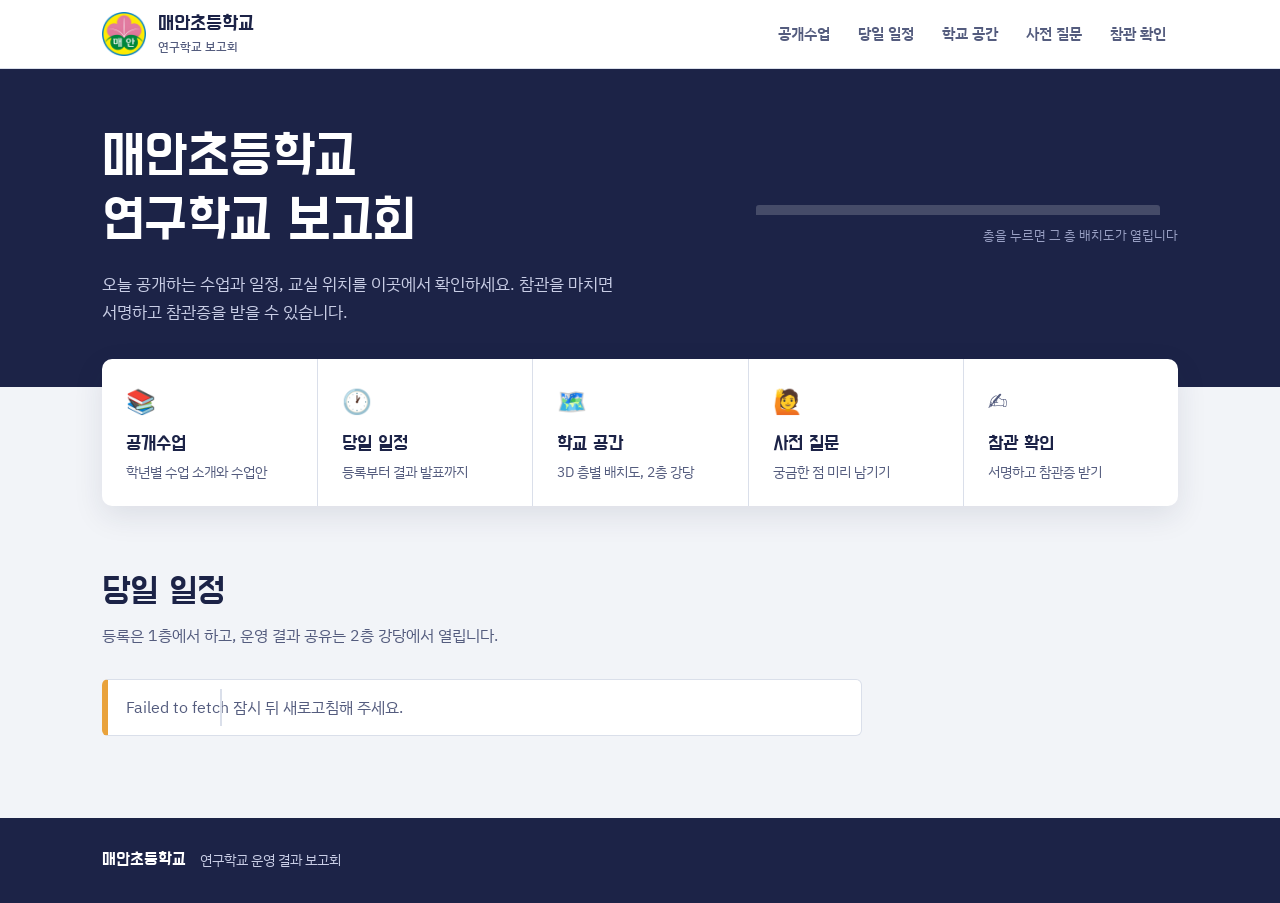
==== index.html @ c77142cc "Update index.html" ====
<!DOCTYPE html>
<html lang="ko">
<head>
<meta charset="utf-8">
<meta name="viewport" content="width=device-width, initial-scale=1">
<title>매안초등학교 연구학교 보고회</title>
<meta name="description" content="매안초등학교 연구학교 보고회 참관 안내: 공개수업, 당일 일정, 학교 공간, 참관 확인">
<link rel="stylesheet" href="assets/style.css">
<script src="assets/config.js"></script>
<script src="assets/common.js"></script>
</head>
<body class="page-index">

<section class="hero">
  <div class="wrap hero-in">
    <div>
      <h1 id="heroTitle">매안초등학교<br>연구학교 보고회</h1>
      <p class="lead" id="heroSub">오늘 공개하는 수업과 일정, 교실 위치를 이곳에서 확인하세요. 참관을 마치면 서명하고 참관증을 받을 수 있습니다.</p>
      <div class="when" id="heroBadges" hidden></div>
    </div>
    <div>
      <nav class="building" id="building" aria-label="층별 안내"><div class="roof"></div></nav>
      <p class="building-cap">층을 누르면 그 층 배치도가 열립니다</p>
    </div>
  </div>
</section>

<nav class="posts" aria-label="참관 안내 바로가기">
  <div class="wrap"><div class="posts-in">
    <a class="post" href="classes.html"><span class="ic" aria-hidden="true">📚</span><b>공개수업</b><span id="postClasses">학년별 수업 소개와 수업안</span></a>
    <a class="post" href="#schedule"><span class="ic" aria-hidden="true">🕐</span><b>당일 일정</b><span>등록부터 결과 발표까지</span></a>
    <a class="post" href="campus.html"><span class="ic" aria-hidden="true">🗺️</span><b>학교 공간</b><span>3D 층별 배치도, 2층 강당</span></a>
    <a class="post" href="questions.html"><span class="ic" aria-hidden="true">🙋</span><b>사전 질문</b><span>궁금한 점 미리 남기기</span></a>
    <a class="post" id="postCheckin" href="checkin.html"><span class="ic" aria-hidden="true">✍️</span><b>참관 확인</b><span>서명하고 참관증 받기</span></a>
  </div></div>
</nav>

<section class="sec" id="tasks" hidden style="padding-bottom:0">
  <div class="wrap">
    <h2 class="sec-title">연구 과제</h2>
    <p class="sec-lead" id="tasksLead"></p>
    <div class="tasks" id="taskList"></div>
  </div>
</section>

<section class="sec" id="schedule">
  <div class="wrap">
    <h2 class="sec-title">당일 일정</h2>
    <p class="sec-lead" id="schLead">등록은 1층에서 하고, 운영 결과 공유는 2층 강당에서 열립니다.</p>
    <ol class="timeline" id="timeline"><li class="muted">불러오는 중…</li></ol>
    <p class="sch-note" id="schNote"></p>
  </div>
</section>

<section class="sec" id="library" hidden style="background:#fff">
  <div class="wrap">
    <h2 class="sec-title">자료실</h2>
    <p class="sec-lead">연구보고서 등 자료를 열어 보거나 내려받을 수 있습니다.</p>
    <div class="files" id="fileList"></div>
  </div>
</section>

<script>
const { CFG, esc } = Maean;
Maean.renderChrome("index.html");

Maean.loadContent().then(({ classes, schedule, files }) => {
  if (CFG.RESEARCH_TOPIC) document.getElementById("heroTitle").textContent = CFG.RESEARCH_TOPIC;
  if (CFG.RESEARCH_SUB) document.getElementById("heroSub").textContent = CFG.RESEARCH_SUB;
  const badges = [CFG.EVENT_DATE_LABEL, ...(CFG.HERO_BADGES || [])].filter(Boolean);
  if (badges.length){ const b = document.getElementById("heroBadges"); b.hidden = false; b.innerHTML = badges.map(t => `<span>${esc(t)}</span>`).join(""); }

  /* 연구 과제 (편집 페이지 '사이트 설정'에서 입력: 과제마다 빈 줄로 구분, 첫 줄이 제목) */
  const tasks = String(CFG.RESEARCH_TASKS || "").split(/\n\s*\n/).map(b => b.split("\n").map(x => x.trim()).filter(Boolean)).filter(b => b.length);
  if (tasks.length){
    document.getElementById("tasks").hidden = false;
    document.getElementById("tasksLead").textContent = CFG.RESEARCH_TOPIC ? `연구 주제: ${CFG.RESEARCH_TOPIC}` : "";
    const fc = [3, 2, 5, 4, 1];
    document.getElementById("taskList").innerHTML = tasks.map((t, i) => `<article class="task" data-floor="${fc[i % 5]}"><span class="no">연구과제 ${i + 1}</span>
      <h3>${esc(t[0])}</h3><ul>${t.slice(1).map(x => `<li>${esc(x.replace(/^[-·•]\s*/, ""))}</li>`).join("")}</ul></article>`).join("");
  }

  /* 건물 단면: 5층부터 1층까지 */
  const open = classes.filter(c => c.open !== false);
  const bld = document.getElementById("building");
  for (let f = 5; f >= 1; f--){
    const here = open.filter(c => c.floor == f);
    const grades = [...new Set(here.map(c => c.grade))].sort();
    const label = grades.map(g => {
      const n = here.filter(c => c.grade === g).length, all = classes.filter(c => c.grade === g).length;
      return n === all ? `${g}학년` : `${g}학년 일부`;
    }).join(", ");
    bld.insertAdjacentHTML("beforeend", `<a class="floor" data-floor="${f}" href="campus.html#f${f}">
      <span class="no">${f}F</span><span class="what">${label ? `<b>${label}</b><span>${esc(Maean.FLOOR_EXTRA[f] || "")}</span>` : `<b>${esc(Maean.FLOOR_EXTRA[f] || "")}</b>`}</span></a>`);
  }
  if (open.length) document.getElementById("postClasses").textContent = `${open.length}개 학급 수업 소개와 수업안`;

  /* 참관 확인 */
  const pc = document.getElementById("postCheckin");
  if (Maean.checkinOpen()) pc.insertAdjacentHTML("beforeend", `<span class="live">지금 열림</span>`);
  else { pc.classList.add("locked"); pc.removeAttribute("href"); pc.setAttribute("aria-disabled", "true"); pc.querySelector("span:not(.ic)").textContent = "보고회 당일에 열립니다"; }

  /* 일정 */
  const tl = document.getElementById("timeline");
  tl.innerHTML = schedule.length ? schedule.map(r => `<li>
      <span class="t">${esc(r.start)}${r.end ? `<small>~ ${esc(r.end)}</small>` : ""}</span><span class="dot" aria-hidden="true"></span>
      <span class="w"><b>${esc(r.what)}</b><span>${esc(r.where)}</span></span></li>`).join("")
    : `<li class="muted">일정은 추후 안내합니다.</li>`;
  document.getElementById("schNote").textContent = schedule.length ? (CFG.SCHEDULE_NOTE || "") : "";

  /* 자료실 */
  if (files.length){
    document.getElementById("library").hidden = false;
    document.getElementById("fileList").innerHTML = files.map(f => {
      const isLink = /^https?:/i.test(f.file);
      const ext = isLink ? "링크" : ((f.name || f.file).split(".").pop() || "").toUpperCase().slice(0, 4);
      const view = Maean.isViewable(f.file);
      return `<a href="${esc(view ? Maean.viewUrl(f.file, f.name || f.title + ".pdf") : Maean.fileUrl(f.file))}"${view ? "" : ' target="_blank" rel="noopener"'}><span class="ext">${esc(ext)}</span>
        <span><b>${esc(f.title)}</b><small>${esc([f.group, f.desc].filter(Boolean).join(", "))}</small></span><span class="go">열기</span></a>`;
    }).join("");
  }
}).catch(e => Maean.loadError(document.getElementById("timeline"), e));
</script>
</body>
</html>
---- assets/style.css ----
/* 매안초 연구학교 보고회 — 층별 안내 표지판을 모티브로 한 디자인
   층마다 고유한 색(f1~f5)을 정하고, 교실 카드 · 소개 창 · 3D 배치도 · 첫 화면 건물 단면에서 같은 색을 씁니다. */
:root{
  --ink:#1c2347; --ink-soft:#545c7e; --paper:#f2f4f8; --card:#fff; --line:#dadfea; --act:#2d4fd1; --act-dark:#1f3aa6;
  --f1:#e9a23b; --f2:#3fa372; --f3:#3b78d8; --f4:#8b63d6; --f5:#dd5a84;
  --display:"Do Hyeon","IBM Plex Sans KR",sans-serif;
  --body:"IBM Plex Sans KR","Apple SD Gothic Neo","Malgun Gothic",system-ui,sans-serif;
  --maxw:1120px;
}
*{box-sizing:border-box;margin:0;padding:0}
html{scroll-behavior:smooth}
body{font-family:var(--body);color:var(--ink);background:var(--paper);line-height:1.7;font-size:16px;-webkit-font-smoothing:antialiased;word-break:keep-all}
a{color:inherit;text-decoration:none}
img{max-width:100%;display:block}
[hidden]{display:none!important}
.wrap{max-width:var(--maxw);margin:0 auto;padding:0 22px}
.sr-only{position:absolute;width:1px;height:1px;overflow:hidden;clip:rect(0,0,0,0);white-space:nowrap}
:focus-visible{outline:3px solid var(--f1);outline-offset:3px}
.muted{color:var(--ink-soft)}
.notice{background:#fff;border:1px solid var(--line);border-left:6px solid var(--f1);padding:14px 18px;border-radius:6px;color:var(--ink-soft)}
[data-floor="1"]{--fc:var(--f1)} [data-floor="2"]{--fc:var(--f2)} [data-floor="3"]{--fc:var(--f3)} [data-floor="4"]{--fc:var(--f4)} [data-floor="5"]{--fc:var(--f5)}

/* Buttons */
.btn{display:inline-flex;align-items:center;justify-content:center;gap:6px;border:0;cursor:pointer;font:600 .95rem var(--body);border-radius:8px;padding:10px 18px;transition:background .15s;white-space:nowrap}
.btn-act{background:var(--act);color:#fff}
.btn-act:hover{background:var(--act-dark)}
.btn-line{background:#fff;color:var(--ink);box-shadow:inset 0 0 0 1.5px var(--line)}
.btn-line:hover{box-shadow:inset 0 0 0 1.5px var(--ink)}
.btn-off,.btn[disabled]{background:#e6e9f1;color:#8a90a8;cursor:default}
.btn.wide{width:100%}
.btn.locate .ic-pin{color:var(--fc,var(--act));flex:none}
.btn.locate{gap:8px}

/* Header */
.top{position:sticky;top:0;z-index:40;background:#fff;border-bottom:1px solid var(--line)}
.top-in{display:flex;align-items:center;gap:28px;min-height:68px}
.brand{display:flex;align-items:center;gap:12px}
.brand-logo{width:44px;height:44px;flex:none}
@media(max-width:820px){.brand-logo{width:38px;height:38px}}
.brand-name{font:1.3rem/1.1 var(--display);display:flex;flex-direction:column}
.brand-name small{font:500 .78rem var(--body);color:var(--ink-soft);margin-top:3px}
.menu{display:flex;gap:4px;margin-left:auto}
.menu a{padding:8px 12px;border-radius:6px;font-weight:600;font-size:.95rem;color:var(--ink-soft)}
.menu a:hover{color:var(--ink);background:var(--paper)}
.menu a[aria-current="page"]{color:var(--ink);box-shadow:inset 0 -3px 0 var(--ink);border-radius:0}
@media(max-width:820px){
  .top-in{flex-wrap:wrap;gap:8px 14px;padding-top:10px;padding-bottom:6px}
  .reg{margin-left:auto}
  .reg .btn{padding:8px 12px;font-size:.85rem}
  .menu{order:3;width:100%;margin:0 -8px;overflow-x:auto}
  .menu a{font-size:.88rem;padding:7px 9px}
}

/* Hero: 건물 단면 */
.hero{background:var(--ink);color:#fff;padding:56px 0 60px}
.hero-in{display:grid;grid-template-columns:minmax(0,1fr) minmax(0,440px);gap:48px;align-items:center}
.hero h1{font:clamp(2.1rem,5vw,3.5rem)/1.15 var(--display);letter-spacing:-.01em;margin-bottom:16px}
.hero .lead{font-size:1.05rem;color:#c9cee6;max-width:34em}
.hero .when{display:flex;flex-wrap:wrap;gap:8px;margin-top:26px}
.hero .when span{border:1px solid rgba(255,255,255,.28);padding:6px 12px;border-radius:999px;font-size:.88rem}
.building{display:flex;flex-direction:column;gap:6px}
.building .roof{height:10px;margin:0 18px 4px;border-radius:3px 3px 0 0;background:rgba(255,255,255,.18)}
.floor{display:grid;grid-template-columns:64px 1fr;align-items:stretch;background:rgba(255,255,255,.06);border-radius:6px;overflow:hidden;transition:background .15s}
.floor:hover{background:rgba(255,255,255,.13)}
.floor .no{background:var(--fc);color:var(--ink);font:1.55rem/1 var(--display);display:grid;place-items:center}
.floor .what{padding:11px 16px;font-size:.9rem;line-height:1.45}
.floor .what b{display:block;font-weight:600;color:#fff}
.floor .what span{color:#aeb4d3;font-size:.82rem}
.building-cap{font-size:.8rem;color:#99a0c4;margin-top:6px;text-align:right}
@media(max-width:860px){.hero{padding:36px 0 40px}.hero-in{grid-template-columns:1fr;gap:30px}}

/* Signpost menu */
.posts{margin-top:-28px;position:relative;z-index:2}
.posts-in{background:#fff;border-radius:10px;box-shadow:0 10px 30px rgba(28,35,71,.10);display:grid;grid-template-columns:repeat(4,1fr)}
.post{display:flex;flex-direction:column;gap:4px;padding:22px 24px;border-left:1px solid var(--line);position:relative}
.post:first-child{border-left:0}
.post:hover{background:#f8f9fc}
.post .ic{font-size:1.5rem;margin-bottom:6px}
.post b{font:1.28rem/1.2 var(--display)}
.post span{font-size:.86rem;color:var(--ink-soft)}
.post.locked{color:#8a90a8;cursor:default}
.post.locked:hover{background:none}
.post .live{position:absolute;top:16px;right:16px;font-size:.74rem;font-weight:700;color:#fff;background:var(--f2);padding:2px 9px;border-radius:999px}
@media(max-width:860px){.posts-in{grid-template-columns:1fr 1fr}.post:nth-child(3){border-left:0}.post:nth-child(n+3){border-top:1px solid var(--line)}}
@media(max-width:520px){.posts-in{grid-template-columns:1fr}.post{border-left:0;border-top:1px solid var(--line);flex-direction:row;align-items:center;gap:14px;padding:16px 18px}.post:first-child{border-top:0}.post .ic{margin:0}.post b{font-size:1.15rem}.post span:not(.ic):not(.live){display:none}.post .live{top:50%;transform:translateY(-50%)}}

/* Sections */
.sec{padding:64px 0;scroll-margin-top:80px}
.sec-title{font:clamp(1.7rem,3.6vw,2.3rem)/1.2 var(--display);margin-bottom:8px}
.sec-lead{color:var(--ink-soft);margin-bottom:30px;max-width:40em}

/* Timeline */
.timeline{list-style:none;position:relative;max-width:760px}
.timeline::before{content:"";position:absolute;left:118px;top:10px;bottom:10px;width:2px;background:var(--line)}
.timeline li{display:grid;grid-template-columns:104px 30px 1fr;align-items:start;padding:10px 0}
.timeline .t{font:1.15rem/1.4 var(--display);text-align:right;font-variant-numeric:tabular-nums}
.timeline .t small{display:block;font:500 .8rem var(--body);color:var(--ink-soft)}
.timeline .dot{width:14px;height:14px;border-radius:50%;background:#fff;border:3px solid var(--ink);margin:6px 0 0 8px;position:relative;z-index:1}
.timeline .w b{display:block;font-weight:600;font-size:1.02rem}
.timeline .w span{color:var(--ink-soft);font-size:.9rem}
.sch-note{font-size:.86rem;color:var(--ink-soft);margin-top:18px}
@media(max-width:520px){.timeline::before{left:82px}.timeline li{grid-template-columns:70px 26px 1fr}.timeline .t{font-size:1rem}}

/* Files */
.files{display:flex;flex-direction:column;border-top:2px solid var(--ink)}
.files a{display:grid;grid-template-columns:56px 1fr auto;gap:16px;align-items:center;padding:16px 4px;border-bottom:1px solid var(--line)}
.files a:hover{background:#fff}
.files .ext{font:1rem var(--display);color:var(--act)}
.files b{font-weight:600}
.files small{display:block;color:var(--ink-soft);font-size:.84rem}
.files .go{font-size:.86rem;font-weight:600;color:var(--act)}

/* Page title band */
.band{background:var(--ink);color:#fff;padding:40px 0 34px}
.band h1{font:clamp(1.9rem,4.4vw,2.8rem)/1.15 var(--display)}
.band p{color:#c9cee6;margin-top:8px;max-width:40em}

/* Classes */
.grades{display:flex;flex-wrap:wrap;gap:6px;margin-bottom:34px}
.grades button{font:600 .92rem var(--body);background:#fff;color:var(--ink-soft);border:0;box-shadow:inset 0 0 0 1.5px var(--line);border-radius:999px;padding:8px 16px;cursor:pointer}
.grades button[aria-pressed="true"]{background:var(--ink);color:#fff;box-shadow:none}
.grade{margin-bottom:44px}
.grade-h{display:flex;align-items:baseline;gap:12px;margin-bottom:14px;border-bottom:2px solid var(--ink);padding-bottom:8px}
.grade-h h2{font:1.6rem var(--display)}
.grade-h span{color:var(--ink-soft);font-size:.9rem}
.rooms{display:grid;grid-template-columns:repeat(auto-fill,minmax(220px,1fr));gap:14px}
.room{font-family:inherit;text-align:left;background:#fff;border:0;border-radius:8px;cursor:pointer;display:flex;flex-direction:column;overflow:hidden;box-shadow:0 1px 0 var(--line),0 0 0 1px var(--line);transition:box-shadow .15s,transform .15s}
.room:hover{transform:translateY(-2px);box-shadow:0 0 0 2px var(--fc),0 8px 20px rgba(28,35,71,.10)}
.room-plate{display:flex;align-items:center;justify-content:space-between;background:var(--fc);color:var(--ink);padding:10px 14px}
.room-plate .code{font:1.7rem/1 var(--display)}
.room-plate .fl{font:600 .78rem var(--body);background:rgba(255,255,255,.55);padding:2px 8px;border-radius:999px}
.room-body{padding:14px 16px 16px;display:flex;flex-direction:column;gap:6px;flex:1}
.room-body .subj{font-size:.8rem;font-weight:700;color:var(--ink-soft)}
.room-body .title{font-weight:600;line-height:1.45}
.room-body .title.none{color:#9aa0b8;font-weight:500}
.room-body .by{font-size:.82rem;color:var(--ink-soft);margin-top:auto}
.room-body .pdf{font-size:.74rem;font-weight:700;color:var(--act)}

/* Modal sheet */
.scrim{position:fixed;inset:0;background:rgba(20,25,52,.6);display:grid;place-items:center;z-index:200;padding:16px}
.sheet{background:#fff;width:100%;max-width:580px;max-height:92vh;overflow-y:auto;border-radius:10px;border-top:10px solid var(--fc,var(--ink-soft));padding:24px 28px 26px;display:flex;flex-direction:column;gap:16px}
.sheet-head{display:flex;align-items:center;gap:12px}
.plate{font:1.5rem/1 var(--display);background:var(--fc,var(--paper));color:var(--ink);padding:8px 12px;border-radius:6px}
.sheet-tag{display:flex;gap:6px;flex-wrap:wrap}
.sheet-tag span{font-size:.84rem;font-weight:600;color:var(--ink-soft)}
.sheet-tag span+span::before{content:"/";margin-right:6px;color:var(--line)}
.x{margin-left:auto;border:0;background:var(--paper);width:38px;height:38px;border-radius:50%;cursor:pointer;font-size:1rem;color:var(--ink);flex:none}
.sheet h2{font:1.65rem/1.3 var(--display)}
.sheet-body{display:flex;flex-direction:column;gap:16px}
.facts{display:grid;gap:6px}
.facts div{display:grid;grid-template-columns:100px 1fr;gap:8px}
.facts dt{color:var(--ink-soft);font-size:.9rem}
.point{background:var(--paper);border-radius:8px;padding:14px 18px}
.point b{display:block;font-size:.85rem;margin-bottom:4px}
.point p{white-space:pre-line;font-size:.95rem}
.doc{display:flex;align-items:center;gap:14px;border:1.5px solid var(--line);border-radius:8px;padding:12px 14px}
.doc-ic{font:1rem var(--display);color:#fff;background:#c8423b;border-radius:6px;width:46px;height:46px;display:grid;place-items:center;flex:none}
.doc.off .doc-ic{background:#c5c9d6}
.doc-meta{flex:1;min-width:0}
.doc-meta b{display:block}
.doc-meta span{font-size:.84rem;color:var(--ink-soft);overflow-wrap:anywhere}
.doc-acts{display:flex;gap:6px}
.doc-acts .btn{padding:8px 12px;font-size:.86rem}
@media(max-width:480px){.sheet{padding:20px 18px}.doc{flex-wrap:wrap}.doc-acts{width:100%}.doc-acts .btn{flex:1}}

/* Comments */
.talk{border-top:1px solid var(--line);padding-top:16px}
.talk h3{font:1.25rem var(--display);margin-bottom:10px}
.talk h3 span{font:500 .82rem var(--body);color:var(--ink-soft);margin-left:4px}
.talk-form{display:grid;grid-template-columns:130px 1fr auto;gap:8px}
.talk-form input,.talk-edit input{font:inherit;font-size:.93rem;padding:10px 12px;border:1.5px solid var(--line);border-radius:8px;min-width:0;background:#fff}
.talk-form input:focus,.talk-edit input:focus{border-color:var(--act);outline:none}
@media(max-width:520px){.talk-form{grid-template-columns:1fr auto}.talk-form .who{grid-column:1/-1}}
.talk-list{list-style:none;margin-top:12px;display:flex;flex-direction:column;max-height:280px;overflow-y:auto}
.talk-list li{display:flex;flex-wrap:wrap;align-items:baseline;gap:2px 8px;padding:10px 2px;border-bottom:1px dashed var(--line);font-size:.93rem}
.talk-list .tx{overflow-wrap:anywhere}
.talk-list .by{font-size:.78rem;color:var(--ink-soft)}
.talk-list .own{margin-left:auto;display:inline-flex;gap:2px;align-items:center}
.talk-list .own button{background:none;border:0;font:600 .78rem var(--body);color:var(--act);cursor:pointer;padding:2px 6px;border-radius:4px}
.talk-list .own button[data-act^="del"],.talk-list .ask{color:#c8423b}
.talk-list .ask{font-size:.78rem;font-weight:600}
.talk-edit{display:flex;gap:6px;width:100%}
.talk-edit input{flex:1}
.talk-edit .btn{padding:7px 12px;font-size:.84rem}
.hint{font-size:.78rem;color:var(--ink-soft);margin-top:8px}

/* Footer, toast */
.foot{background:var(--ink);color:#c9cee6;padding:30px 0;font-size:.9rem}
.foot .wrap{display:flex;gap:14px;flex-wrap:wrap;align-items:baseline}
.foot b{font:1.15rem var(--display);color:#fff}
.toast{position:fixed;left:50%;bottom:24px;transform:translateX(-50%);background:var(--ink);color:#fff;padding:12px 20px;border-radius:8px;font-size:.92rem;z-index:300;box-shadow:0 8px 24px rgba(0,0,0,.2)}
@media(prefers-reduced-motion:reduce){html{scroll-behavior:auto}*{transition:none!important}}


/* ===== campus.html 전용 ===== */
.page-campus .viewer{position:relative;border-radius:10px;overflow:hidden;background:#e4e8e3;height:min(78vh,760px);min-height:500px;box-shadow:0 0 0 1px var(--line)}
.page-campus .viewer iframe{width:100%;height:100%;border:0;display:block}
.page-campus .legend{display:flex;flex-wrap:wrap;gap:6px 16px;margin-bottom:14px;font-size:.88rem;color:var(--ink-soft)}
.page-campus .legend a{display:inline-flex;align-items:center;gap:6px;font-weight:600;color:var(--ink)}
.page-campus .legend a i{width:14px;height:14px;border-radius:3px;background:var(--fc)}
@media(max-width:600px){.page-campus .viewer{height:auto;min-height:0;aspect-ratio:10/9.5}}
/* ===== checkin.html 전용 ===== */
.page-checkin .ck-card{max-width:560px;margin:0 auto;padding:28px;background:#fff;border-radius:10px;box-shadow:0 0 0 1px var(--line)}
.page-checkin .field{display:flex;flex-direction:column;gap:6px;margin-bottom:16px}
.page-checkin .field label{font-weight:600;font-size:.95rem}
.page-checkin .field input{font-family:inherit;font-size:1rem;padding:12px 14px;border:1.5px solid var(--line);border-radius:8px}
.page-checkin .field input:focus{border-color:var(--act);outline:none}
.page-checkin .sig-box{position:relative;border:2px dashed #b7bfd6;border-radius:8px;background:#fbfcfe;height:190px;touch-action:none}
.page-checkin .sig-box canvas{width:100%;height:100%;display:block;cursor:crosshair;border-radius:10px}
.page-checkin .sig-ph{position:absolute;inset:0;display:grid;place-items:center;color:#a9b8ba;pointer-events:none;font-size:.95rem}
.page-checkin .sig-tools{display:flex;justify-content:flex-end;margin-top:6px}
.page-checkin .sig-tools button{background:none;border:0;color:var(--act);font-weight:600;font-family:inherit;cursor:pointer;font-size:.86rem}
.page-checkin .err{color:#c0392b;font-size:.86rem;margin-bottom:10px;min-height:1.2em}
.page-checkin .closed{max-width:520px;margin:0 auto;text-align:center;padding:46px 26px;background:#fff;border-radius:10px;box-shadow:0 0 0 1px var(--line)}
.page-checkin .closed .big{font-size:2.6rem;margin-bottom:8px}
.page-checkin .cert-actions{display:flex;gap:10px;justify-content:center;flex-wrap:wrap;margin:0 auto 18px;max-width:794px}
.page-checkin .cert-stage{overflow:hidden;margin:0 auto}
.page-checkin .cert-scale{transform-origin:top left;width:210mm}
.page-checkin .cert{width:210mm;height:297mm;background:#fff;position:relative;padding:22mm 20mm;font-family:"Nanum Myeongjo",serif;color:#111;box-shadow:0 10px 30px rgba(28,35,71,.14)}
.page-checkin .cert::before{content:"";position:absolute;inset:10mm;border:2.2px solid #2b3a3c}
.page-checkin .cert::after{content:"";position:absolute;inset:12mm;border:.8px solid #2b3a3c}
.page-checkin .cert-in{position:relative;z-index:1;height:100%;display:flex;flex-direction:column}
.page-checkin .cert h1{text-align:center;font-size:30pt;font-weight:800;letter-spacing:.25em;margin-top:14mm}
.page-checkin .cert .info{margin:20mm 6mm 0;font-size:14pt;display:grid;grid-template-columns:28mm 1fr;row-gap:7mm;align-items:center}
.page-checkin .cert .info dt{font-weight:700;letter-spacing:.3em}
.page-checkin .cert .info dd{border-bottom:.6px solid #999;padding:0 2mm 1.5mm;display:flex;align-items:center;gap:6mm;min-height:12mm}
.page-checkin .cert .body{margin:16mm 6mm 0;font-size:14pt;line-height:2;white-space:pre-line;flex:1}
.page-checkin .cert .date{text-align:center;font-size:14pt;letter-spacing:.08em;margin-bottom:16mm}
.page-checkin .cert .signer{text-align:center;font-size:21pt;font-weight:800;letter-spacing:.2em;position:relative;margin-bottom:18mm}
.page-checkin .cert .signer .seal{position:absolute;width:27mm;height:27mm;top:50%;transform:translateY(-50%);object-fit:contain}
.page-checkin .cert .seal-ph{position:absolute;width:24mm;height:24mm;top:50%;transform:translateY(-50%);border:1.4px dashed #c0392b;border-radius:4px;color:#c0392b;font:600 8pt var(--body);display:grid;place-items:center;letter-spacing:0;opacity:.8}
@page{size:A4;margin:0}
@media print{body.page-checkin>*:not(#certView){display:none!important}.page-checkin #certView{display:block!important;padding:0!important}.page-checkin .cert-actions,.page-checkin .cert-tip{display:none!important}.page-checkin .cert-stage{width:auto!important;height:auto!important;overflow:visible}.page-checkin .cert-scale{transform:none!important}.page-checkin .cert{box-shadow:none}html,body.page-checkin{background:#fff}}
/* ===== admin.html 전용 ===== */
body.page-admin{background:#eef0f6}
.page-admin .ad-top{background:var(--ink);color:#fff}
.page-admin .ad-top .wrap{display:flex;align-items:center;gap:14px;min-height:60px}
.page-admin .ad-top b{font:1.25rem var(--display)}
.page-admin .ad-top a,.page-admin .ad-top button{margin-left:auto;color:#c9cee6;font:600 .88rem var(--body);background:none;border:0;cursor:pointer}
.page-admin .ad-top button{margin-left:14px}
.page-admin .login{max-width:400px;margin:12vh auto;background:#fff;border-radius:10px;padding:30px;box-shadow:0 0 0 1px var(--line)}
.page-admin .login h1{font:1.8rem var(--display);margin-bottom:6px}
.page-admin .tabs{display:flex;gap:2px;overflow-x:auto;border-bottom:2px solid var(--ink);margin:26px 0 22px}
.page-admin .tabs button{font:600 .95rem var(--body);background:none;border:0;padding:10px 14px;cursor:pointer;color:var(--ink-soft);white-space:nowrap;border-radius:6px 6px 0 0}
.page-admin .tabs button[aria-selected="true"]{background:var(--ink);color:#fff}
.page-admin .pane{background:#fff;border-radius:10px;padding:24px;box-shadow:0 0 0 1px var(--line);margin-bottom:40px}
.page-admin .pane h2{font:1.5rem var(--display);margin-bottom:4px}
.page-admin .pane .desc{color:var(--ink-soft);font-size:.92rem;margin-bottom:18px}
.page-admin .bar{display:flex;flex-wrap:wrap;gap:8px;align-items:center;margin-bottom:16px}
.page-admin .bar .sp{flex:1}
.page-admin label.btn input[type=file]{display:none}
.page-admin .f{display:flex;flex-direction:column;gap:5px;margin-bottom:14px}
.page-admin .f>span{font-weight:600;font-size:.9rem}
.page-admin .f small{color:var(--ink-soft);font-size:.8rem}
.page-admin .f input[type=text],.page-admin .f input[type=url],.page-admin .f input[type=date],.page-admin .f input[type=password],.page-admin .f textarea,.page-admin .f select,.page-admin .grid-in input{font:inherit;font-size:.95rem;padding:9px 11px;border:1.5px solid var(--line);border-radius:7px;background:#fff;width:100%}
.page-admin .f textarea{min-height:90px;resize:vertical}
.page-admin .f input:focus,.page-admin .f textarea:focus,.page-admin .grid-in input:focus{border-color:var(--act);outline:none}
.page-admin .two{display:grid;grid-template-columns:1fr 1fr;gap:0 16px}
@media(max-width:640px){.page-admin .two{grid-template-columns:1fr}}
.page-admin .radios{display:flex;flex-wrap:wrap;gap:8px}
.page-admin .radios label{display:flex;gap:6px;align-items:center;border:1.5px solid var(--line);border-radius:7px;padding:8px 12px;cursor:pointer;font-size:.92rem}
.page-admin .radios input:checked+span{font-weight:700}
.page-admin table.list{width:100%;border-collapse:collapse;font-size:.9rem}
.page-admin table.list th{text-align:left;font-weight:600;color:var(--ink-soft);font-size:.8rem;padding:8px;border-bottom:2px solid var(--ink)}
.page-admin table.list td{padding:9px 8px;border-bottom:1px solid var(--line);vertical-align:middle}
.page-admin table.list tr.click{cursor:pointer}
.page-admin table.list tr.click:hover td{background:#f6f7fb}
.page-admin .tag{display:inline-block;font:1rem/1 var(--display);background:var(--fc,#ccc);padding:5px 8px;border-radius:5px}
.page-admin .ok{color:#2b8a5a;font-weight:600}
.page-admin .no{color:#9aa0b8}
.page-admin .tblwrap{overflow-x:auto}
.page-admin .grid-in{display:grid;gap:6px;align-items:center;padding:8px 0;border-bottom:1px solid var(--line)}
.page-admin .grid-in.sch{grid-template-columns:90px 90px 1fr 1fr auto}
.page-admin .grid-in.fil{grid-template-columns:110px 1fr 1.2fr 1fr auto}
.page-admin .grid-in .acts{display:flex;gap:2px}
.page-admin .grid-in .acts button{border:0;background:var(--paper);border-radius:5px;width:30px;height:30px;cursor:pointer}
.page-admin .grid-in .filecell{display:flex;gap:6px;align-items:center;font-size:.84rem;min-width:0}
.page-admin .grid-in .filecell span{overflow:hidden;text-overflow:ellipsis;white-space:nowrap}
@media(max-width:760px){.page-admin .grid-in.sch,.page-admin .grid-in.fil{grid-template-columns:1fr 1fr}.page-admin .grid-in .acts{grid-column:1/-1}}
.page-admin .log{margin-top:12px;font-size:.86rem;display:flex;flex-direction:column;gap:3px}
.page-admin .seal-prev{width:90px;height:90px;object-fit:contain;border:1px dashed var(--line);border-radius:6px;background:#fff}
.page-admin .help{background:var(--paper);border-radius:8px;padding:14px 16px;font-size:.88rem;color:var(--ink-soft);margin-top:16px}
.page-admin .help b{color:var(--ink)}
.page-admin .err{color:#c8423b;font-size:.9rem;min-height:1.3em;margin-top:6px}
.page-admin .badge-dirty{font-size:.82rem;color:#c8423b;font-weight:600}

/* ===== 휴대폰 화면: 좌우 여백 줄이고 화면을 꽉 채우기 ===== */
@media(max-width:600px){
  .wrap{padding:0 14px}
  .hero{padding:30px 0 34px}
  .building .roof{margin:0 10px 4px}
  .floor{grid-template-columns:54px 1fr}
  .floor .what{padding:9px 12px}
  .posts{margin-top:-20px}
  .sec{padding:44px 0}
  .band{padding:28px 0 24px}
  /* 교실 카드: 한 줄에 두 개 */
  .rooms{grid-template-columns:repeat(2,minmax(0,1fr));gap:10px}
  .room-plate{padding:8px 10px}
  .room-plate .code{font-size:1.45rem}
  .room-plate .fl{font-size:.7rem;padding:1px 6px}
  .room-body{padding:10px 11px 12px;gap:4px}
  .room-body .title{font-size:.9rem}
  .room-body .by,.room-body .subj{font-size:.76rem}
  .grade{margin-bottom:34px}
  /* 수업 소개 창: 아래에서 올라오는 전체 폭 시트 */
  .scrim{padding:0;place-items:end stretch}
  .sheet{max-width:none;max-height:94vh;border-radius:14px 14px 0 0;padding:18px 16px calc(20px + env(safe-area-inset-bottom))}
  .sheet h2{font-size:1.45rem}
  .doc-acts .btn{flex:1}
  /* 참관 확인 · 편집 페이지: 카드 안쪽 여백 줄이기 */
  .page-checkin .ck-card,.page-checkin .closed{padding:20px 16px}
  .page-checkin .sig-box{height:200px}
  .page-admin .pane{padding:18px 14px}
  .page-admin .login{margin:8vh auto;padding:24px 18px}
}
@media(max-width:360px){
  .rooms{grid-template-columns:1fr}
}

/* ===== 편집 페이지: 참관자 명단 · 참관 등록부 ===== */
.page-admin .sig-thumb{height:30px;width:auto;max-width:120px;object-fit:contain}
.page-admin .row-acts{white-space:nowrap;text-align:right}
.page-admin .row-acts .btn{padding:5px 10px;font-size:.8rem;margin-left:4px}
.page-admin .row-acts .ask{font-size:.82rem;color:#c8423b;font-weight:600}
.page-admin .btn.danger{color:#c8423b}
.page-admin .cell-in{font:inherit;font-size:.9rem;padding:6px 8px;border:1.5px solid var(--act);border-radius:6px;width:100%;min-width:90px}
.page-admin .reg-h{font:1.25rem var(--display);margin:30px 0 12px;padding-top:20px;border-top:1px solid var(--line)}
.page-admin .f select{font:inherit;font-size:.95rem;padding:9px 11px;border:1.5px solid var(--line);border-radius:7px;background:#fff}

.page-checkin .sig-tools{justify-content:space-between;align-items:center;gap:10px}
.page-checkin .sig-note{font-size:.78rem;color:var(--ink-soft)}

/* PC 버전 안내 띠 (휴대폰이 PC 화면으로 보고 있을 때만 나타남 · 크게 보이도록 글자를 키움) */
.pc-hint{display:flex;align-items:center;gap:20px;background:#fff3cd;color:#5c4400;padding:28px 40px;font-size:34px;line-height:1.5;border-bottom:3px solid #e9a23b}
.pc-hint button{border:0;background:none;font-size:40px;cursor:pointer;color:#5c4400;flex:none}

/* 강당(보고회장) 소개 창의 짧은 일정 */
.mini-tl{list-style:none;display:flex;flex-direction:column;gap:8px;border-left:3px solid var(--fc,var(--ink));padding-left:14px}
.mini-tl li{display:flex;flex-direction:column}
.mini-tl b{font:1.05rem var(--display)}
/* 첫 화면: 연구 과제 */
.tasks{display:grid;grid-template-columns:repeat(3,1fr);gap:16px}
.task{background:#fff;border-radius:10px;padding:22px 22px 20px;box-shadow:0 0 0 1px var(--line);border-top:6px solid var(--fc)}
.task .no{font:1rem var(--display);color:var(--ink-soft)}
.task h3{font:1.3rem/1.35 var(--display);margin:4px 0 12px}
.task ul{list-style:none;display:flex;flex-direction:column;gap:6px;font-size:.92rem;color:var(--ink-soft)}
.task li{padding-left:14px;position:relative}
.task li::before{content:"";position:absolute;left:0;top:.7em;width:6px;height:6px;border-radius:50%;background:var(--fc)}
@media(max-width:860px){.tasks{grid-template-columns:1fr}}
.room-body .stage{font-size:.74rem;font-weight:700;color:var(--ink-soft);background:var(--paper);border-radius:999px;padding:1px 8px;align-self:flex-start}

/* ===== 사전 질문 ===== */
.page-questions .q-wrap{max-width:820px}
.page-questions .q-form,.page-questions .q-edit{background:#fff;border-radius:10px;padding:22px;box-shadow:0 0 0 1px var(--line);display:flex;flex-direction:column;gap:12px}
.page-questions .q-edit{box-shadow:none;padding:0;background:none}
.page-questions .q-who{display:grid;grid-template-columns:1fr 1fr;gap:10px}
.page-questions label{display:flex;flex-direction:column;gap:5px}
.page-questions label>span{font-weight:600;font-size:.9rem}
.page-questions input,.page-questions textarea{font:inherit;font-size:.97rem;padding:10px 12px;border:1.5px solid var(--line);border-radius:8px;background:#fff;width:100%}
.page-questions textarea{min-height:110px;resize:vertical;line-height:1.6}
.page-questions input:focus,.page-questions textarea:focus{border-color:var(--act);outline:none}
.page-questions .q-foot{display:flex;justify-content:space-between;align-items:center;gap:12px;flex-wrap:wrap}
.page-questions .q-foot small{color:var(--ink-soft);font-size:.82rem;flex:1;min-width:200px}
.page-questions .q-head{display:flex;justify-content:space-between;align-items:center;margin:34px 0 12px;border-bottom:2px solid var(--ink);padding-bottom:8px}
.page-questions .q-head h2{font:1.5rem var(--display)}
.page-questions .q-head h2 span{font:500 .9rem var(--body);color:var(--ink-soft);margin-left:4px}
.page-questions .q-head .btn{padding:6px 12px;font-size:.85rem}
.page-questions .q-list{list-style:none;display:flex;flex-direction:column;gap:10px}
.page-questions .q-item{background:#fff;border-radius:10px;padding:16px 18px;box-shadow:0 0 0 1px var(--line)}
.page-questions .q-body{white-space:pre-line;overflow-wrap:anywhere;font-size:.98rem}
.page-questions .q-meta{display:flex;flex-wrap:wrap;align-items:center;gap:4px 10px;margin-top:8px;font-size:.8rem;color:var(--ink-soft)}
.page-questions .q-by{font-weight:600;color:var(--ink)}
.page-questions .q-by.anon{color:var(--ink-soft)}
.page-questions .own{margin-left:auto;display:inline-flex;gap:2px;align-items:center}
.page-questions .own button{background:none;border:0;font:600 .8rem var(--body);color:var(--act);cursor:pointer;padding:3px 7px;border-radius:5px}
.page-questions .own button[data-a^="del"],.page-questions .own .ask{color:#c8423b}
.page-questions .own .ask{font-weight:600}
@media(max-width:520px){.page-questions .q-who{grid-template-columns:1fr 1fr}.page-questions .q-form{padding:16px}.page-questions .q-foot .btn{width:100%}}
/* 첫 화면 바로가기 5개 */
.posts-in{grid-template-columns:repeat(5,1fr)}
@media(max-width:860px){.posts-in{grid-template-columns:1fr 1fr}.post:nth-child(n){border-left:1px solid var(--line);border-top:0}.post:nth-child(odd){border-left:0}.post:nth-child(n+3){border-top:1px solid var(--line)}.post:nth-child(5){grid-column:1/-1}}
@media(max-width:520px){.posts-in{grid-template-columns:1fr}.post:nth-child(n){border-left:0;border-top:1px solid var(--line)}.post:first-child{border-top:0}}
/* 메뉴 5개: 휴대폰에서 줄바꿈 없이 한 줄, 넘치면 옆으로 밀기 */
.menu a{white-space:nowrap;flex-shrink:0}
@media(max-width:820px){.menu{gap:0;scrollbar-width:none}.menu::-webkit-scrollbar{display:none}.menu a{padding:7px 8px;font-size:.86rem}}
@media(max-width:360px){.menu a{padding:7px 6px;font-size:.82rem}}
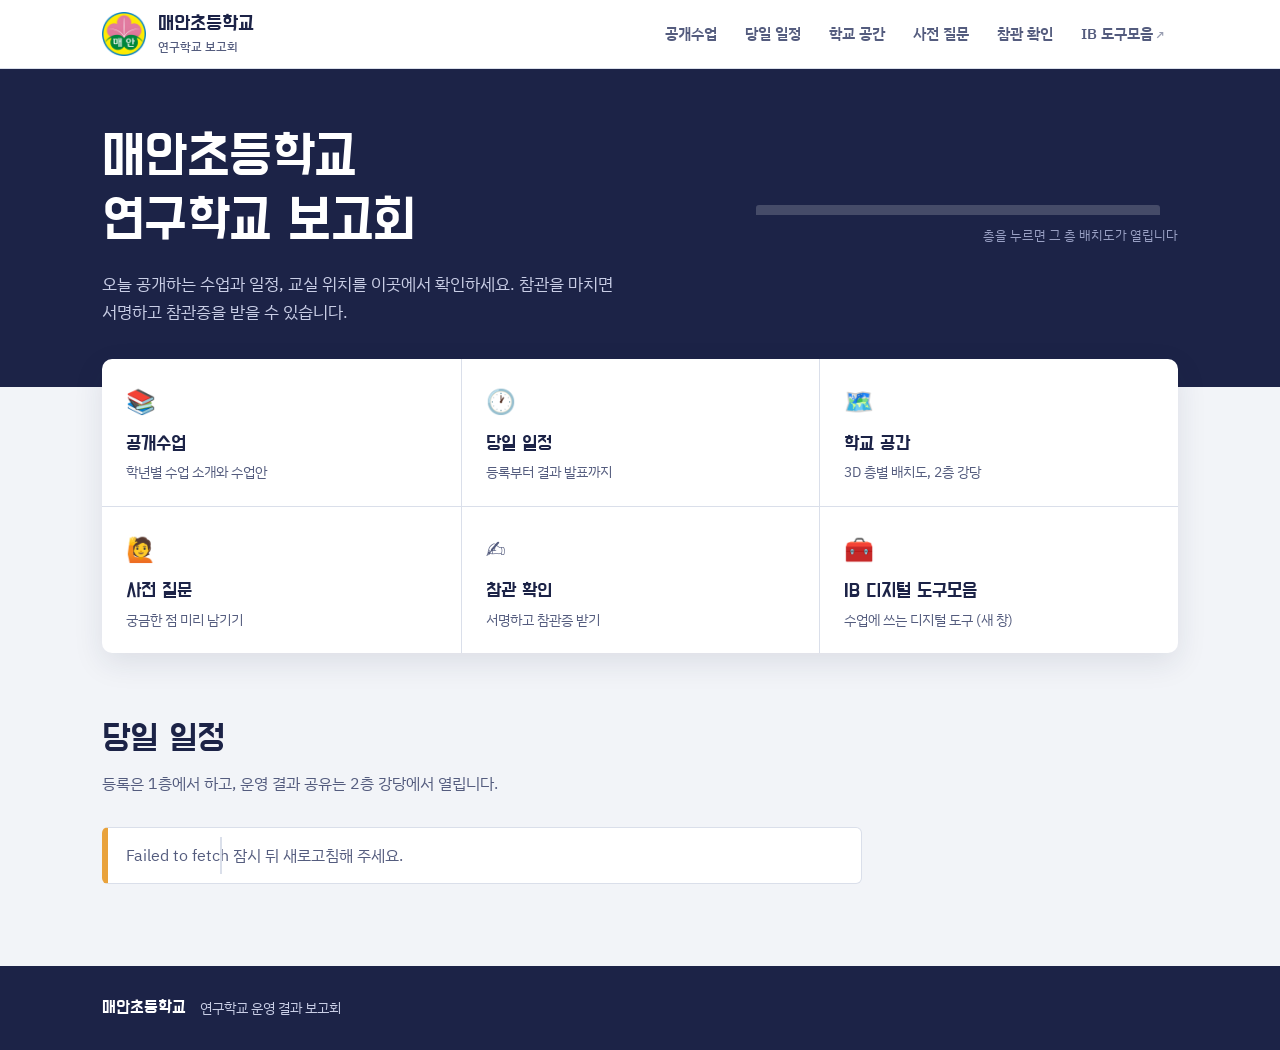
==== commit 7fac442d: "Update index.html" ====
--- a/index.html
+++ b/index.html
@@ -32,6 +32,7 @@
     <a class="post" href="campus.html"><span class="ic" aria-hidden="true">🗺️</span><b>학교 공간</b><span>3D 층별 배치도, 2층 강당</span></a>
     <a class="post" href="questions.html"><span class="ic" aria-hidden="true">🙋</span><b>사전 질문</b><span>궁금한 점 미리 남기기</span></a>
     <a class="post" id="postCheckin" href="checkin.html"><span class="ic" aria-hidden="true">✍️</span><b>참관 확인</b><span>서명하고 참관증 받기</span></a>
+    <a class="post" id="postTools" href="#" target="_blank" rel="noopener"><span class="ic" aria-hidden="true">🧰</span><b>IB 디지털 도구모음</b><span>수업에 쓰는 디지털 도구 (새 창)</span></a>
   </div></div>
 </nav>
 
@@ -40,6 +41,14 @@
     <h2 class="sec-title">연구 과제</h2>
     <p class="sec-lead" id="tasksLead"></p>
     <div class="tasks" id="taskList"></div>
+  </div>
+</section>
+
+<section class="sec" id="library" hidden style="background:#fff">
+  <div class="wrap">
+    <h2 class="sec-title">자료실</h2>
+    <p class="sec-lead">연구보고서 등 자료를 열어 보거나 내려받을 수 있습니다.</p>
+    <div class="files" id="fileList"></div>
   </div>
 </section>
 
@@ -52,16 +61,10 @@
   </div>
 </section>
 
-<section class="sec" id="library" hidden style="background:#fff">
-  <div class="wrap">
-    <h2 class="sec-title">자료실</h2>
-    <p class="sec-lead">연구보고서 등 자료를 열어 보거나 내려받을 수 있습니다.</p>
-    <div class="files" id="fileList"></div>
-  </div>
-</section>
 
 <script>
 const { CFG, esc } = Maean;
+document.getElementById("postTools").href = Maean.TOOLS_URL;
 Maean.renderChrome("index.html");
 
 Maean.loadContent().then(({ classes, schedule, files }) => {
@@ -85,10 +88,12 @@
   const bld = document.getElementById("building");
   for (let f = 5; f >= 1; f--){
     const here = open.filter(c => c.floor == f);
-    const grades = [...new Set(here.map(c => c.grade))].sort();
-    const label = grades.map(g => {
-      const n = here.filter(c => c.grade === g).length, all = classes.filter(c => c.grade === g).length;
-      return n === all ? `${g}학년` : `${g}학년 일부`;
+    /* 그 층의 공개수업 교실 번호: 같은 학년에서 이어지는 반은 1-1~1-7처럼 묶어 표시 */
+    const label = [...new Set(here.map(c => c.grade))].sort().map(g => {
+      const ns = here.filter(c => c.grade === g).map(c => +c.cls).sort((x, y) => x - y), out = [];
+      for (let i = 0; i < ns.length; i++){ let j = i; while (j + 1 < ns.length && ns[j + 1] === ns[j] + 1) j++;
+        out.push(j - i >= 2 ? `${g}-${ns[i]}~${g}-${ns[j]}` : ns.slice(i, j + 1).map(n => `${g}-${n}`).join(", ")); i = j; }
+      return out.join(", ");
     }).join(", ");
     bld.insertAdjacentHTML("beforeend", `<a class="floor" data-floor="${f}" href="campus.html#f${f}">
       <span class="no">${f}F</span><span class="what">${label ? `<b>${label}</b><span>${esc(Maean.FLOOR_EXTRA[f] || "")}</span>` : `<b>${esc(Maean.FLOOR_EXTRA[f] || "")}</b>`}</span></a>`);
@@ -119,7 +124,36 @@
         <span><b>${esc(f.title)}</b><small>${esc([f.group, f.desc].filter(Boolean).join(", "))}</small></span><span class="go">열기</span></a>`;
     }).join("");
   }
+  boothPopup();
 }).catch(e => Maean.loadError(document.getElementById("timeline"), e));
+
+/* ---------- 강당 UOI 부스 안내 팝업 ----------
+   · 첫 화면에서만  · 하루에 한 번 (닫으면 그날은 다시 안 뜨고, 다음 날 처음 들어올 때 다시 뜸)
+   · 보고회 날(EVENT_DATE) 14:00(한국 시간)이 지나면 자동으로 안 뜸          */
+function boothPopup(){
+  const SEEN = "maean-booth-popup-seen", END_TIME = "14:00";
+  const today = Maean.kstToday();                       // 한국 시간 기준 날짜
+  try { if (localStorage.getItem(SEEN) === today) return; } catch(e){}
+  if (CFG.EVENT_DATE){
+    const end = new Date(`${CFG.EVENT_DATE}T${END_TIME}:00+09:00`);
+    if (!isNaN(end) && Date.now() >= end.getTime()) return;
+  }
+  const wrap = document.createElement("div");
+  wrap.className = "scrim booth-pop";
+  wrap.innerHTML = `<div class="sheet" data-floor="2" role="dialog" aria-modal="true" aria-labelledby="boothTitle">
+      <div class="sheet-head"><span class="plate">UOI</span><span class="sheet-tag"><span>탐구 단원 부스</span></span><button class="x" type="button" data-close aria-label="닫기">✕</button></div>
+      <h2 id="boothTitle">매안의 탐구 여정, 강당에서 먼저 만나 보세요</h2>
+      <p>공개수업에 앞서 2층 강당 UOI 부스에 들러 주세요.<br>어떤 질문에서 출발해 어떻게 탐구해 왔는지, 학생들의 질문과 생각의 흔적을 먼저 만나 보실 수 있습니다.</p>
+      <p class="booth-when"><span>🕐 13:20~14:00</span><span>📍 2층 강당</span></p>
+      <div class="booth-acts"><a class="btn btn-act" href="campus.html#f2" data-close>강당 위치 보기</a><button class="btn btn-line" type="button" data-close>닫기</button></div>
+    </div>`;
+  const close = () => { try { localStorage.setItem(SEEN, today); } catch(e){} wrap.remove(); document.body.style.overflow = ""; removeEventListener("keydown", onKey); };
+  const onKey = e => { if (e.key === "Escape") close(); };
+  wrap.addEventListener("click", e => { if (e.target === wrap || e.target.closest("[data-close]")) close(); });
+  addEventListener("keydown", onKey);
+  document.body.append(wrap); document.body.style.overflow = "hidden";
+  wrap.querySelector(".btn-act").focus();
+}
 </script>
 </body>
 </html>
--- a/assets/style.css
+++ b/assets/style.css
@@ -385,3 +385,48 @@
 .menu a{white-space:nowrap;flex-shrink:0}
 @media(max-width:820px){.menu{gap:0;scrollbar-width:none}.menu::-webkit-scrollbar{display:none}.menu a{padding:7px 8px;font-size:.86rem}}
 @media(max-width:360px){.menu a{padding:7px 6px;font-size:.82rem}}
+
+/* ===== 글자 크게(카카오톡 '가가', 휴대폰 글자 크기 설정)에서도 소개 창이 화면 밖으로 넘치지 않게 ===== */
+.plate{flex:none;white-space:nowrap}
+.x{flex:none}
+.sheet-tag{flex:1 1 auto;min-width:0}
+.sheet{min-width:0;overflow-x:hidden}
+.sheet h2,.facts dd,.point p,.doc-meta,.talk-list .tx{overflow-wrap:anywhere}
+.facts div{min-width:0}
+.btn.wide{white-space:normal;text-align:center;line-height:1.35}
+@media(max-width:600px){
+  .scrim{grid-template-columns:minmax(0,1fr)}
+  .sheet-head{flex-wrap:wrap;row-gap:8px}
+  .sheet-tag{order:3;flex-basis:100%}          /* 학년·반, 탐구 단원은 번호판 아래 줄로 */
+  .facts div{grid-template-columns:minmax(84px,32%) minmax(0,1fr)}
+  .room-plate .code{white-space:nowrap}
+}
+/* 항목 이름·내용: 자리가 있으면 옆에, 글자가 커서 좁으면 위아래로 */
+.facts div{display:flex;flex-wrap:wrap;column-gap:12px;grid-template-columns:none}
+.facts dt{flex:0 0 6.5em}
+.facts dd{flex:1 1 12em;min-width:0}
+
+/* ===== 첫 화면: 강당 UOI 부스 안내 팝업 ===== */
+.booth-pop .sheet{max-width:500px;gap:14px}
+.booth-pop .sheet h2{font-size:1.55rem;line-height:1.35}
+.booth-pop .sheet p{color:var(--ink-soft);line-height:1.75}
+.booth-pop .booth-when{display:flex;flex-wrap:wrap;gap:6px 16px;color:var(--ink)!important;font-weight:600;background:var(--paper);border-radius:8px;padding:10px 14px}
+.booth-pop .booth-acts{display:flex;gap:8px;flex-wrap:wrap}
+.booth-pop .booth-acts .btn{flex:1 1 140px;white-space:normal}
+
+/* 바로가기 6개 (PC 3×2) · 외부 링크 표시 */
+.posts-in{grid-template-columns:repeat(3,1fr)}
+.post{border-top:1px solid var(--line)}
+.post:nth-child(-n+3){border-top:0}
+.post:nth-child(3n+1){border-left:0}
+.post:nth-child(3n+2),.post:nth-child(3n+3){border-left:1px solid var(--line)}
+.menu a.ext::after{content:"↗";font-size:.8em;margin-left:2px;opacity:.6}
+@media(max-width:860px){
+  .posts-in{grid-template-columns:1fr 1fr}
+  .post:nth-child(n){border-left:1px solid var(--line);border-top:1px solid var(--line);grid-column:auto}
+  .post:nth-child(odd){border-left:0}
+  .post:nth-child(-n+2){border-top:0}
+}
+@media(max-width:520px){.posts-in{grid-template-columns:1fr}.post:nth-child(n){border-left:0;border-top:1px solid var(--line)}.post:first-child{border-top:0}}
+/* 휴대폰: 메뉴 6개를 옆으로 밀지 않고 두 줄로 모두 보이게 */
+@media(max-width:600px){.menu{flex-wrap:wrap;overflow-x:visible;row-gap:0;margin:0 -6px}.menu a{padding:6px 7px}}
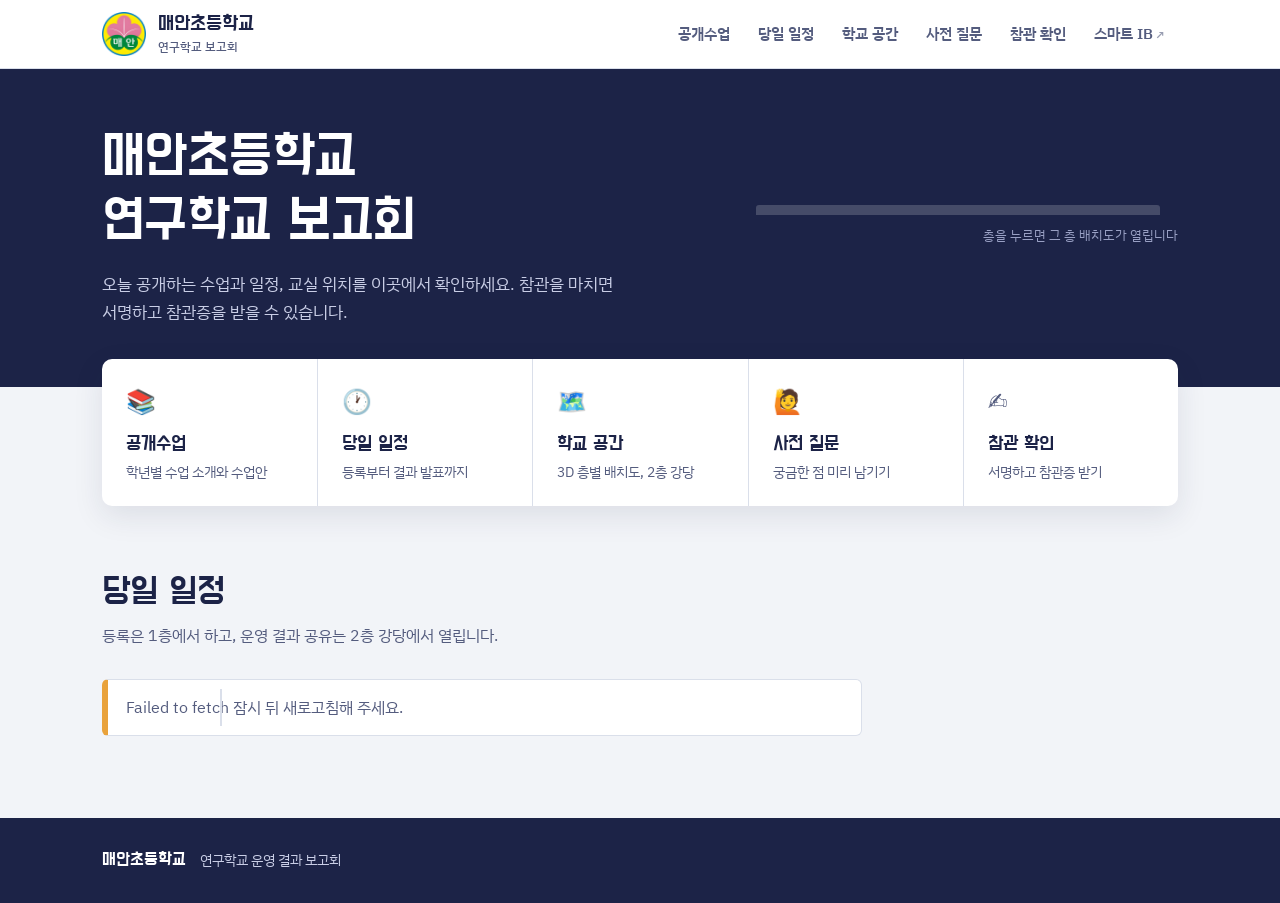
==== commit c2a88279: "상단 메뉴 '스마트 IB' 추가, 첫 화면 도구모음 바로가기 제거 - 상단 메뉴에 '스마트 IB'(IB 디지털 도구모음, 새 창) 링크 - 첫 화면 바로가기는 다시 5개 한 줄로 " ====
--- a/index.html
+++ b/index.html
@@ -5,9 +5,9 @@
 <meta name="viewport" content="width=device-width, initial-scale=1">
 <title>매안초등학교 연구학교 보고회</title>
 <meta name="description" content="매안초등학교 연구학교 보고회 참관 안내: 공개수업, 당일 일정, 학교 공간, 참관 확인">
-<link rel="stylesheet" href="assets/style.css">
-<script src="assets/config.js"></script>
-<script src="assets/common.js"></script>
+<link rel="stylesheet" href="assets/style.css?v=20261110a">
+<script src="assets/config.js?v=20261110a"></script>
+<script src="assets/common.js?v=20261110a"></script>
 </head>
 <body class="page-index">
 
@@ -32,7 +32,6 @@
     <a class="post" href="campus.html"><span class="ic" aria-hidden="true">🗺️</span><b>학교 공간</b><span>3D 층별 배치도, 2층 강당</span></a>
     <a class="post" href="questions.html"><span class="ic" aria-hidden="true">🙋</span><b>사전 질문</b><span>궁금한 점 미리 남기기</span></a>
     <a class="post" id="postCheckin" href="checkin.html"><span class="ic" aria-hidden="true">✍️</span><b>참관 확인</b><span>서명하고 참관증 받기</span></a>
-    <a class="post" id="postTools" href="#" target="_blank" rel="noopener"><span class="ic" aria-hidden="true">🧰</span><b>IB 디지털 도구모음</b><span>수업에 쓰는 디지털 도구 (새 창)</span></a>
   </div></div>
 </nav>
 
@@ -64,7 +63,6 @@
 
 <script>
 const { CFG, esc } = Maean;
-document.getElementById("postTools").href = Maean.TOOLS_URL;
 Maean.renderChrome("index.html");
 
 Maean.loadContent().then(({ classes, schedule, files }) => {
--- a/assets/style.css
+++ b/assets/style.css
@@ -414,19 +414,7 @@
 .booth-pop .booth-acts{display:flex;gap:8px;flex-wrap:wrap}
 .booth-pop .booth-acts .btn{flex:1 1 140px;white-space:normal}
 
-/* 바로가기 6개 (PC 3×2) · 외부 링크 표시 */
-.posts-in{grid-template-columns:repeat(3,1fr)}
-.post{border-top:1px solid var(--line)}
-.post:nth-child(-n+3){border-top:0}
-.post:nth-child(3n+1){border-left:0}
-.post:nth-child(3n+2),.post:nth-child(3n+3){border-left:1px solid var(--line)}
+/* 상단 메뉴의 외부 링크 표시 */
 .menu a.ext::after{content:"↗";font-size:.8em;margin-left:2px;opacity:.6}
-@media(max-width:860px){
-  .posts-in{grid-template-columns:1fr 1fr}
-  .post:nth-child(n){border-left:1px solid var(--line);border-top:1px solid var(--line);grid-column:auto}
-  .post:nth-child(odd){border-left:0}
-  .post:nth-child(-n+2){border-top:0}
-}
-@media(max-width:520px){.posts-in{grid-template-columns:1fr}.post:nth-child(n){border-left:0;border-top:1px solid var(--line)}.post:first-child{border-top:0}}
 /* 휴대폰: 메뉴 6개를 옆으로 밀지 않고 두 줄로 모두 보이게 */
 @media(max-width:600px){.menu{flex-wrap:wrap;overflow-x:visible;row-gap:0;margin:0 -6px}.menu a{padding:6px 7px}}
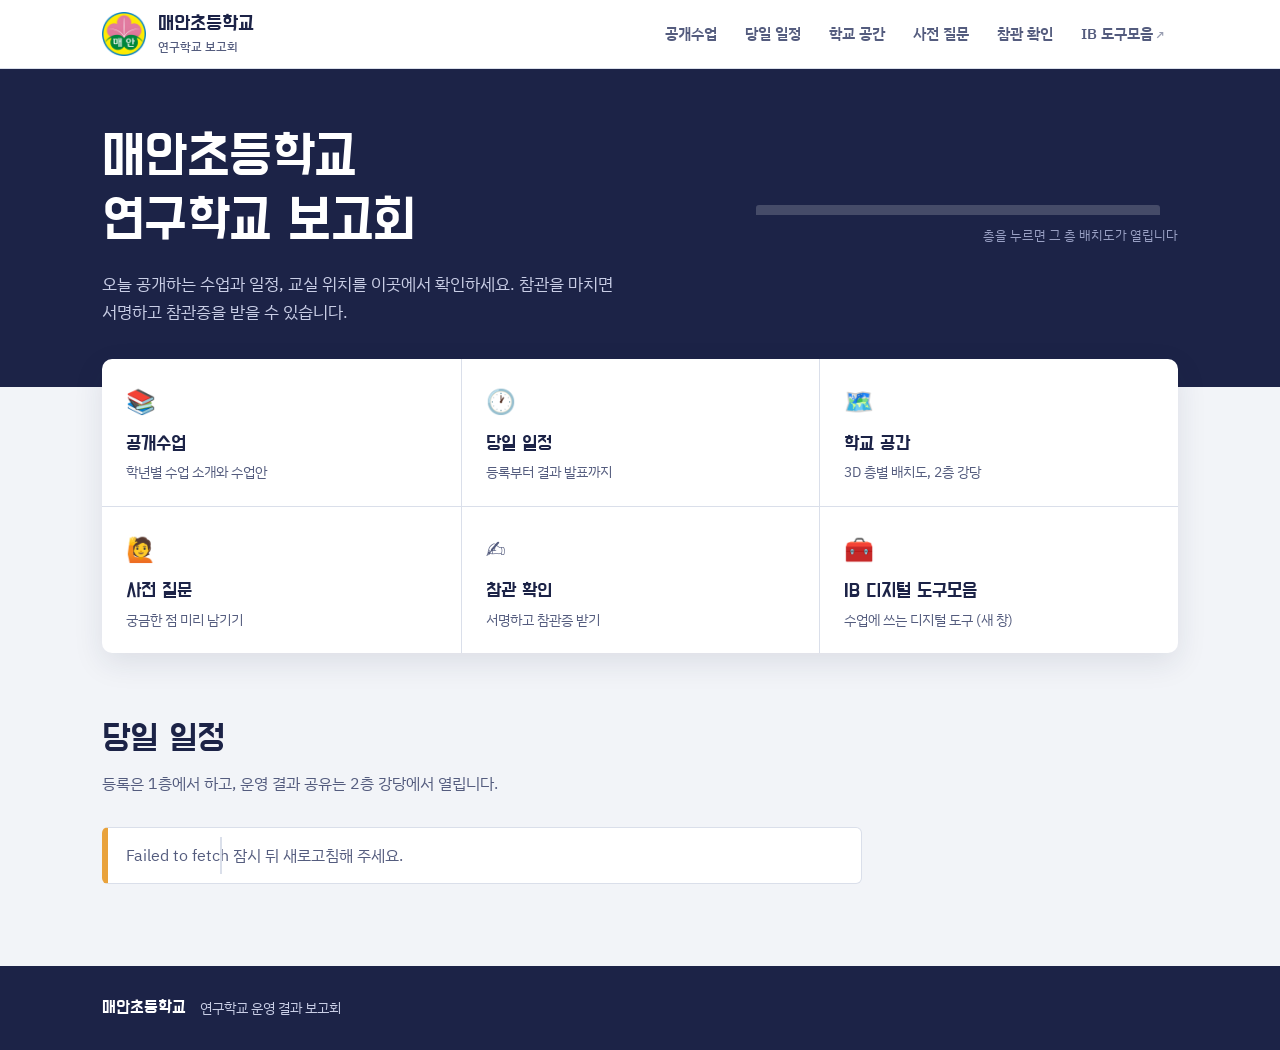
==== commit f8fcbfa2: "메뉴를 이전 구성으로: 상단 'IB 도구모음' + 첫 화면 바로가기 6개 - 상단 메뉴 이름 '스마트 IB' → 'IB 도구모음' - 첫 화면에 'IB 디지털 도구모음' 바로가기 " ====
--- a/index.html
+++ b/index.html
@@ -5,9 +5,9 @@
 <meta name="viewport" content="width=device-width, initial-scale=1">
 <title>매안초등학교 연구학교 보고회</title>
 <meta name="description" content="매안초등학교 연구학교 보고회 참관 안내: 공개수업, 당일 일정, 학교 공간, 참관 확인">
-<link rel="stylesheet" href="assets/style.css?v=20261110a">
-<script src="assets/config.js?v=20261110a"></script>
-<script src="assets/common.js?v=20261110a"></script>
+<link rel="stylesheet" href="assets/style.css?v=20261110b">
+<script src="assets/config.js?v=20261110b"></script>
+<script src="assets/common.js?v=20261110b"></script>
 </head>
 <body class="page-index">
 
@@ -32,6 +32,7 @@
     <a class="post" href="campus.html"><span class="ic" aria-hidden="true">🗺️</span><b>학교 공간</b><span>3D 층별 배치도, 2층 강당</span></a>
     <a class="post" href="questions.html"><span class="ic" aria-hidden="true">🙋</span><b>사전 질문</b><span>궁금한 점 미리 남기기</span></a>
     <a class="post" id="postCheckin" href="checkin.html"><span class="ic" aria-hidden="true">✍️</span><b>참관 확인</b><span>서명하고 참관증 받기</span></a>
+    <a class="post" id="postTools" href="https://claude.ai/artifact/QMQPdT4BvzftonhDezbMFQ" target="_blank" rel="noopener"><span class="ic" aria-hidden="true">🧰</span><b>IB 디지털 도구모음</b><span>수업에 쓰는 디지털 도구 (새 창)</span></a>
   </div></div>
 </nav>
 
--- a/assets/style.css
+++ b/assets/style.css
@@ -414,7 +414,19 @@
 .booth-pop .booth-acts{display:flex;gap:8px;flex-wrap:wrap}
 .booth-pop .booth-acts .btn{flex:1 1 140px;white-space:normal}
 
-/* 상단 메뉴의 외부 링크 표시 */
+/* 바로가기 6개 (PC 3×2) · 외부 링크 표시 */
+.posts-in{grid-template-columns:repeat(3,1fr)}
+.post{border-top:1px solid var(--line)}
+.post:nth-child(-n+3){border-top:0}
+.post:nth-child(3n+1){border-left:0}
+.post:nth-child(3n+2),.post:nth-child(3n+3){border-left:1px solid var(--line)}
 .menu a.ext::after{content:"↗";font-size:.8em;margin-left:2px;opacity:.6}
+@media(max-width:860px){
+  .posts-in{grid-template-columns:1fr 1fr}
+  .post:nth-child(n){border-left:1px solid var(--line);border-top:1px solid var(--line);grid-column:auto}
+  .post:nth-child(odd){border-left:0}
+  .post:nth-child(-n+2){border-top:0}
+}
+@media(max-width:520px){.posts-in{grid-template-columns:1fr}.post:nth-child(n){border-left:0;border-top:1px solid var(--line)}.post:first-child{border-top:0}}
 /* 휴대폰: 메뉴 6개를 옆으로 밀지 않고 두 줄로 모두 보이게 */
 @media(max-width:600px){.menu{flex-wrap:wrap;overflow-x:visible;row-gap:0;margin:0 -6px}.menu a{padding:6px 7px}}
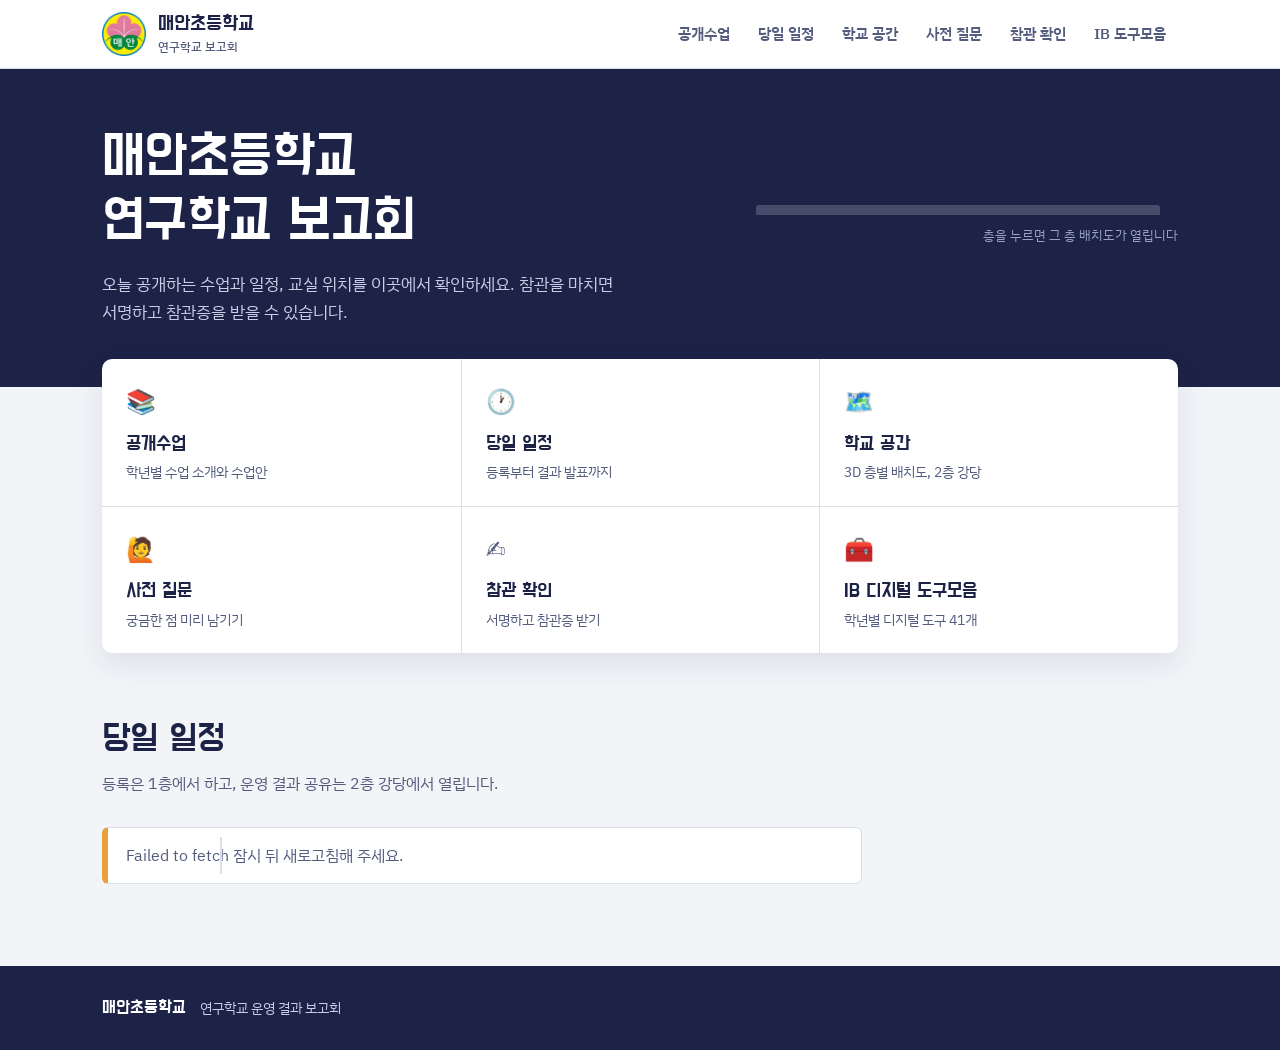
==== commit 5f639f6b: "IB 디지털 도구모음을 사이트 안 페이지(tools.html)로 옮김 - claude.ai 아티팩트 링크는 일부 기기·브라우저에서 로그인을 요구해   받아 둔 아티팩트 내용을 to" ====
--- a/index.html
+++ b/index.html
@@ -5,9 +5,9 @@
 <meta name="viewport" content="width=device-width, initial-scale=1">
 <title>매안초등학교 연구학교 보고회</title>
 <meta name="description" content="매안초등학교 연구학교 보고회 참관 안내: 공개수업, 당일 일정, 학교 공간, 참관 확인">
-<link rel="stylesheet" href="assets/style.css?v=20261110b">
-<script src="assets/config.js?v=20261110b"></script>
-<script src="assets/common.js?v=20261110b"></script>
+<link rel="stylesheet" href="assets/style.css?v=20261111a">
+<script src="assets/config.js?v=20261111a"></script>
+<script src="assets/common.js?v=20261111a"></script>
 </head>
 <body class="page-index">
 
@@ -32,7 +32,7 @@
     <a class="post" href="campus.html"><span class="ic" aria-hidden="true">🗺️</span><b>학교 공간</b><span>3D 층별 배치도, 2층 강당</span></a>
     <a class="post" href="questions.html"><span class="ic" aria-hidden="true">🙋</span><b>사전 질문</b><span>궁금한 점 미리 남기기</span></a>
     <a class="post" id="postCheckin" href="checkin.html"><span class="ic" aria-hidden="true">✍️</span><b>참관 확인</b><span>서명하고 참관증 받기</span></a>
-    <a class="post" id="postTools" href="https://claude.ai/artifact/QMQPdT4BvzftonhDezbMFQ" target="_blank" rel="noopener"><span class="ic" aria-hidden="true">🧰</span><b>IB 디지털 도구모음</b><span>수업에 쓰는 디지털 도구 (새 창)</span></a>
+    <a class="post" id="postTools" href="tools.html"><span class="ic" aria-hidden="true">🧰</span><b>IB 디지털 도구모음</b><span>학년별 디지털 도구 41개</span></a>
   </div></div>
 </nav>
 
